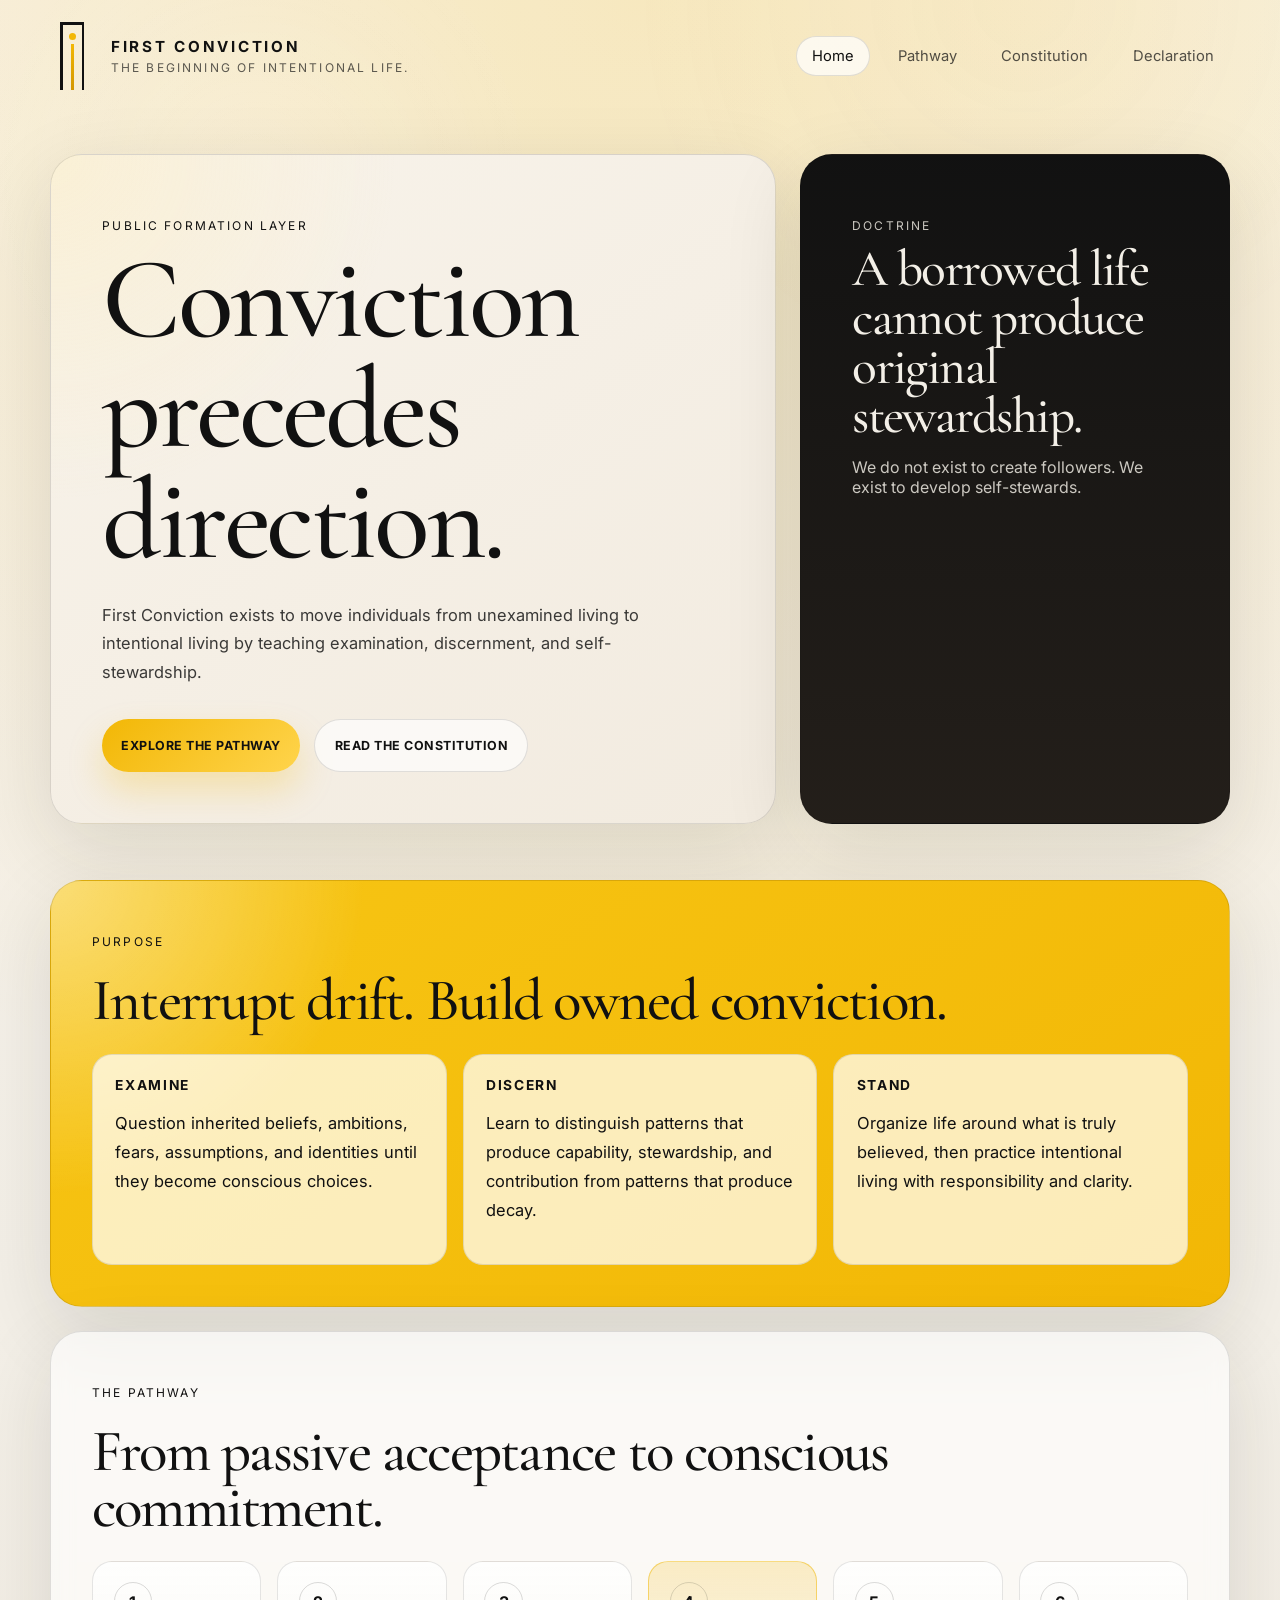
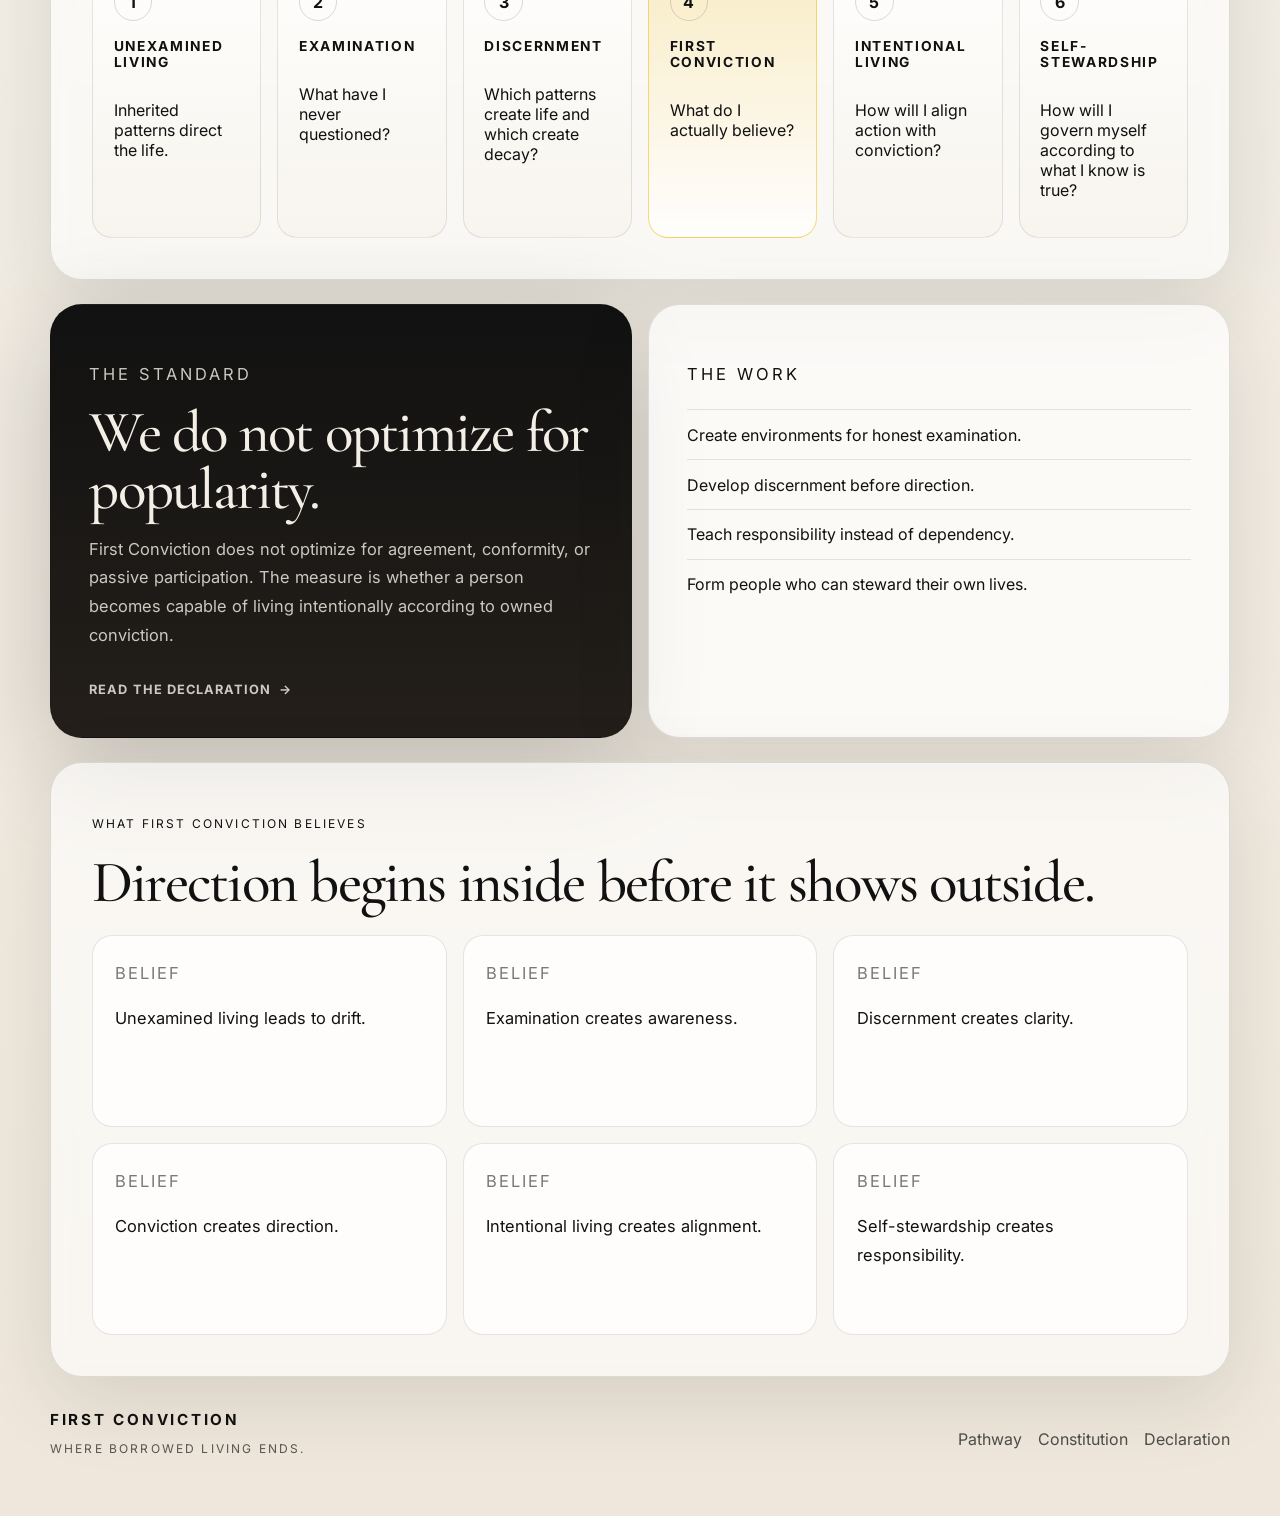
==== index.html @ e295a841 "Initial public site for First Conviction" ====
<!DOCTYPE html>
<html lang="en">
<head>
  <meta charset="UTF-8">
  <meta name="viewport" content="width=device-width, initial-scale=1.0">
  <title>First Conviction | The Beginning of Intentional Life</title>
  <meta name="description" content="First Conviction exists to move individuals from unexamined living to intentional living through examination, discernment, and self-stewardship.">
  <link rel="preconnect" href="https://fonts.googleapis.com">
  <link rel="preconnect" href="https://fonts.gstatic.com" crossorigin>
  <link href="https://fonts.googleapis.com/css2?family=Cormorant+Garamond:wght@400;500;600;700&family=Inter:wght@400;500;600;700;800&display=swap" rel="stylesheet">
  <link rel="icon" href="assets/brand-mark.svg" type="image/svg+xml">
  <link rel="stylesheet" href="styles.css">
</head>
<body data-page="home">
  <div class="site-shell">
    <header class="site-header">
      <a class="brand" href="index.html" aria-label="First Conviction home">
        <span class="brand-mark" aria-hidden="true">
          <span class="brand-mark__dot"></span>
          <span class="brand-mark__left"></span>
          <span class="brand-mark__center"></span>
          <span class="brand-mark__right"></span>
        </span>
        <span class="brand-copy">
          <strong>First Conviction</strong>
          <span>The beginning of intentional life.</span>
        </span>
      </a>
      <nav class="site-nav" aria-label="Primary">
        <a href="index.html">Home</a>
        <a href="pathway.html">Pathway</a>
        <a href="constitution.html">Constitution</a>
        <a href="declaration.html">Declaration</a>
      </nav>
    </header>

    <main>
      <section class="hero">
        <div class="hero__content reveal">
          <p class="eyebrow">Public Formation Layer</p>
          <h1>Conviction precedes direction.</h1>
          <p class="hero__lede">
            First Conviction exists to move individuals from unexamined living to intentional living by teaching examination, discernment, and self-stewardship.
          </p>
          <div class="hero__actions">
            <a class="button button--primary" href="pathway.html">Explore the Pathway</a>
            <a class="button button--ghost" href="constitution.html">Read the Constitution</a>
          </div>
        </div>
        <aside class="hero__panel reveal">
          <p class="eyebrow">Doctrine</p>
          <blockquote>
            A borrowed life cannot produce original stewardship.
          </blockquote>
          <p>
            We do not exist to create followers. We exist to develop self-stewards.
          </p>
        </aside>
      </section>

      <section class="section section--gold reveal">
        <div class="section-heading">
          <p class="eyebrow">Purpose</p>
          <h2>Interrupt drift. Build owned conviction.</h2>
        </div>
        <div class="principles-grid">
          <article class="principle-card">
            <h3>Examine</h3>
            <p>Question inherited beliefs, ambitions, fears, assumptions, and identities until they become conscious choices.</p>
          </article>
          <article class="principle-card">
            <h3>Discern</h3>
            <p>Learn to distinguish patterns that produce capability, stewardship, and contribution from patterns that produce decay.</p>
          </article>
          <article class="principle-card">
            <h3>Stand</h3>
            <p>Organize life around what is truly believed, then practice intentional living with responsibility and clarity.</p>
          </article>
        </div>
      </section>

      <section class="section reveal">
        <div class="section-heading">
          <p class="eyebrow">The Pathway</p>
          <h2>From passive acceptance to conscious commitment.</h2>
        </div>
        <div class="pathway-strip" aria-label="First Conviction pathway">
          <div class="path-step">
            <span class="path-step__number">1</span>
            <h3>Unexamined Living</h3>
            <p>Inherited patterns direct the life.</p>
          </div>
          <div class="path-step">
            <span class="path-step__number">2</span>
            <h3>Examination</h3>
            <p>What have I never questioned?</p>
          </div>
          <div class="path-step">
            <span class="path-step__number">3</span>
            <h3>Discernment</h3>
            <p>Which patterns create life and which create decay?</p>
          </div>
          <div class="path-step path-step--accent">
            <span class="path-step__number">4</span>
            <h3>First Conviction</h3>
            <p>What do I actually believe?</p>
          </div>
          <div class="path-step">
            <span class="path-step__number">5</span>
            <h3>Intentional Living</h3>
            <p>How will I align action with conviction?</p>
          </div>
          <div class="path-step">
            <span class="path-step__number">6</span>
            <h3>Self-Stewardship</h3>
            <p>How will I govern myself according to what I know is true?</p>
          </div>
        </div>
      </section>

      <section class="section split-section reveal">
        <div class="split-section__panel split-section__panel--dark">
          <p class="eyebrow">The Standard</p>
          <h2>We do not optimize for popularity.</h2>
          <p>
            First Conviction does not optimize for agreement, conformity, or passive participation. The measure is whether a person becomes capable of living intentionally according to owned conviction.
          </p>
          <a class="text-link" href="declaration.html">Read the declaration</a>
        </div>
        <div class="split-section__panel split-section__panel--light">
          <p class="eyebrow">The Work</p>
          <ul class="line-list">
            <li>Create environments for honest examination.</li>
            <li>Develop discernment before direction.</li>
            <li>Teach responsibility instead of dependency.</li>
            <li>Form people who can steward their own lives.</li>
          </ul>
        </div>
      </section>

      <section class="section reveal">
        <div class="section-heading">
          <p class="eyebrow">What First Conviction Believes</p>
          <h2>Direction begins inside before it shows outside.</h2>
        </div>
        <div class="quote-grid">
          <article class="quote-card">
            <p class="quote-card__label">Belief</p>
            <p>Unexamined living leads to drift.</p>
          </article>
          <article class="quote-card">
            <p class="quote-card__label">Belief</p>
            <p>Examination creates awareness.</p>
          </article>
          <article class="quote-card">
            <p class="quote-card__label">Belief</p>
            <p>Discernment creates clarity.</p>
          </article>
          <article class="quote-card">
            <p class="quote-card__label">Belief</p>
            <p>Conviction creates direction.</p>
          </article>
          <article class="quote-card">
            <p class="quote-card__label">Belief</p>
            <p>Intentional living creates alignment.</p>
          </article>
          <article class="quote-card">
            <p class="quote-card__label">Belief</p>
            <p>Self-stewardship creates responsibility.</p>
          </article>
        </div>
      </section>
    </main>

    <footer class="site-footer">
      <div>
        <strong>First Conviction</strong>
        <p>Where borrowed living ends.</p>
      </div>
      <div class="footer-links">
        <a href="pathway.html">Pathway</a>
        <a href="constitution.html">Constitution</a>
        <a href="declaration.html">Declaration</a>
      </div>
    </footer>
  </div>

  <script src="script.js"></script>
</body>
</html>
---- styles.css ----
:root {
  --conviction-black: #111111;
  --threshold-ivory: #f3efe7;
  --first-yellow: #f2b705;
  --first-yellow-deep: #d39600;
  --ash-grey: #74706a;
  --clay-brown: #7a5e43;
  --midnight-brown: #241f1a;
  --paper: #fbf7f0;
  --border-soft: rgba(17, 17, 17, 0.12);
  --shadow-soft: 0 24px 80px rgba(36, 31, 26, 0.12);
  --shadow-deep: 0 28px 100px rgba(17, 17, 17, 0.22);
  --max-width: 1180px;
  --radius-large: 32px;
  --radius-medium: 20px;
}

*,
*::before,
*::after {
  box-sizing: border-box;
}

html {
  scroll-behavior: smooth;
}

body {
  margin: 0;
  font-family: "Inter", sans-serif;
  color: var(--conviction-black);
  background:
    radial-gradient(circle at top, rgba(242, 183, 5, 0.2), transparent 38%),
    linear-gradient(180deg, #f8f3ea 0%, #f3efe7 42%, #efe7db 100%);
}

body::before {
  content: "";
  position: fixed;
  inset: 0;
  background-image:
    linear-gradient(rgba(255, 255, 255, 0.08), rgba(255, 255, 255, 0.08)),
    radial-gradient(circle at 20% 20%, rgba(255, 255, 255, 0.2), transparent 22%),
    radial-gradient(circle at 80% 0%, rgba(242, 183, 5, 0.08), transparent 30%);
  pointer-events: none;
  opacity: 0.6;
}

a {
  color: inherit;
  text-decoration: none;
}

img {
  max-width: 100%;
  display: block;
}

.site-shell {
  position: relative;
  z-index: 1;
  min-height: 100vh;
}

.site-header,
.site-footer,
.section,
.hero,
.page-hero {
  width: min(var(--max-width), calc(100% - 2rem));
  margin-inline: auto;
}

.site-header {
  display: flex;
  align-items: center;
  justify-content: space-between;
  gap: 1.5rem;
  padding: 1.4rem 0 1rem;
}

.brand {
  display: inline-flex;
  align-items: center;
  gap: 1rem;
}

.brand-copy {
  display: grid;
  gap: 0.25rem;
}

.brand-copy strong,
.site-footer strong {
  font-size: 0.95rem;
  letter-spacing: 0.18em;
  text-transform: uppercase;
}

.brand-copy span,
.site-footer p,
.eyebrow {
  letter-spacing: 0.18em;
  text-transform: uppercase;
  font-size: 0.75rem;
}

.brand-copy span,
.site-footer p {
  color: rgba(17, 17, 17, 0.68);
}

.brand-mark {
  position: relative;
  width: 2.8rem;
  height: 4.2rem;
  display: inline-block;
}

.brand-mark__dot,
.brand-mark__left,
.brand-mark__center,
.brand-mark__right {
  position: absolute;
  display: block;
}

.brand-mark__dot {
  top: 0.65rem;
  left: 50%;
  width: 0.42rem;
  height: 0.42rem;
  margin-left: -0.21rem;
  border-radius: 999px;
  background: var(--first-yellow);
}

.brand-mark__left,
.brand-mark__right {
  top: 0;
  width: 0.18rem;
  height: 100%;
  background: var(--conviction-black);
}

.brand-mark__left {
  left: 0.65rem;
}

.brand-mark__right {
  right: 0.65rem;
}

.brand-mark__center {
  top: 1.35rem;
  left: 50%;
  width: 0.18rem;
  height: calc(100% - 1.35rem);
  margin-left: -0.09rem;
  background: linear-gradient(180deg, var(--first-yellow), var(--first-yellow-deep));
}

.site-header .brand-mark::before,
.site-header .brand-mark::after {
  content: "";
  position: absolute;
  top: 0;
  width: 1rem;
  height: 0.18rem;
  background: var(--conviction-black);
}

.site-header .brand-mark::before {
  left: 0.65rem;
}

.site-header .brand-mark::after {
  right: 0.65rem;
}

.site-nav {
  display: flex;
  flex-wrap: wrap;
  justify-content: flex-end;
  gap: 0.75rem;
}

.site-nav a {
  padding: 0.65rem 0.95rem;
  border: 1px solid transparent;
  border-radius: 999px;
  font-size: 0.92rem;
  color: rgba(17, 17, 17, 0.72);
  transition: background-color 180ms ease, border-color 180ms ease, color 180ms ease;
}

.site-nav a:hover,
.site-nav a[aria-current="page"] {
  color: var(--conviction-black);
  border-color: rgba(17, 17, 17, 0.12);
  background: rgba(255, 255, 255, 0.72);
}

.hero {
  display: grid;
  grid-template-columns: 1.35fr minmax(280px, 0.8fr);
  gap: 1.5rem;
  padding: 3rem 0 2rem;
}

.hero__content,
.hero__panel,
.page-hero,
.section,
.split-section__panel,
.quote-panel,
.constitution-block,
.constitution-card,
.manifesto-card,
.timeline__item {
  border: 1px solid var(--border-soft);
  box-shadow: var(--shadow-soft);
}

.hero__content,
.hero__panel {
  border-radius: var(--radius-large);
  padding: clamp(2rem, 4vw, 4rem);
}

.hero__content {
  background:
    radial-gradient(circle at top left, rgba(255, 234, 170, 0.32), transparent 35%),
    linear-gradient(145deg, #f8f3ea 0%, #f2ebe0 100%);
}

.hero__panel {
  align-self: stretch;
  background:
    linear-gradient(180deg, rgba(17, 17, 17, 0.96), rgba(36, 31, 26, 0.96)),
    var(--conviction-black);
  color: var(--threshold-ivory);
}

.hero h1,
.page-hero h1,
.section-heading h2,
.split-section h2,
.constitution-block h2,
.constitution-card h2,
.manifesto__intro h2,
.timeline h2,
.quote-panel blockquote,
.hero__panel blockquote {
  font-family: "Cormorant Garamond", serif;
  font-weight: 500;
  line-height: 0.96;
  letter-spacing: -0.03em;
  margin: 0;
}

.hero h1 {
  font-size: clamp(3.7rem, 9vw, 7.3rem);
  max-width: 10ch;
}

.hero__lede,
.page-hero__lede,
.principle-card p,
.split-section p,
.constitution-card p,
.constitution-block p,
.manifesto-card p,
.timeline p,
.quote-card p,
.quote-panel {
  font-size: 1.03rem;
  line-height: 1.75;
}

.hero__lede {
  max-width: 54ch;
  margin: 1.5rem 0 0;
  color: rgba(17, 17, 17, 0.82);
}

.hero__actions {
  display: flex;
  flex-wrap: wrap;
  gap: 0.9rem;
  margin-top: 2rem;
}

.button,
.text-link {
  transition: transform 180ms ease, box-shadow 180ms ease, background-color 180ms ease;
}

.button {
  display: inline-flex;
  align-items: center;
  justify-content: center;
  min-height: 3.3rem;
  padding: 0.9rem 1.2rem;
  border-radius: 999px;
  font-weight: 700;
  letter-spacing: 0.04em;
  text-transform: uppercase;
  font-size: 0.78rem;
}

.button:hover,
.text-link:hover {
  transform: translateY(-2px);
}

.button--primary {
  background: linear-gradient(135deg, var(--first-yellow), #ffd44c);
  color: var(--conviction-black);
  box-shadow: 0 18px 35px rgba(242, 183, 5, 0.25);
}

.button--ghost {
  border: 1px solid rgba(17, 17, 17, 0.12);
  background: rgba(255, 255, 255, 0.66);
}

.hero__panel blockquote,
.quote-panel blockquote {
  font-size: clamp(2rem, 4vw, 3.5rem);
}

.hero__panel p {
  color: rgba(243, 239, 231, 0.82);
}

.section,
.page-hero {
  margin-top: 1.5rem;
  border-radius: var(--radius-large);
  padding: clamp(1.8rem, 3.2vw, 3.2rem);
  background: rgba(255, 255, 255, 0.62);
  backdrop-filter: blur(10px);
}

.page-hero {
  padding-top: clamp(2.5rem, 4vw, 4rem);
  padding-bottom: clamp(2.5rem, 4vw, 4rem);
}

.page-hero--dark {
  background:
    linear-gradient(180deg, rgba(17, 17, 17, 0.94), rgba(36, 31, 26, 0.96)),
    var(--conviction-black);
  color: var(--threshold-ivory);
  box-shadow: var(--shadow-deep);
}

.page-hero--dark .page-hero__lede,
.page-hero--dark .eyebrow {
  color: rgba(243, 239, 231, 0.78);
}

.page-hero--gold {
  background:
    radial-gradient(circle at top right, rgba(255, 255, 255, 0.5), transparent 28%),
    linear-gradient(145deg, #f7c514, var(--first-yellow));
}

.page-hero--light {
  background:
    radial-gradient(circle at top left, rgba(242, 183, 5, 0.2), transparent 24%),
    linear-gradient(145deg, rgba(255, 255, 255, 0.88), rgba(243, 239, 231, 0.88));
}

.page-hero h1 {
  font-size: clamp(3rem, 7vw, 5.8rem);
  max-width: 12ch;
}

.page-hero__lede {
  max-width: 62ch;
  margin-top: 1rem;
}

.section--gold {
  background:
    radial-gradient(circle at top left, rgba(255, 255, 255, 0.42), transparent 25%),
    linear-gradient(145deg, #f7c514, var(--first-yellow));
}

.section-heading {
  display: grid;
  gap: 0.75rem;
  margin-bottom: 1.5rem;
}

.section-heading h2,
.split-section h2,
.constitution-block h2,
.constitution-card h2,
.manifesto__intro h2,
.timeline h2 {
  font-size: clamp(2.2rem, 4.6vw, 4rem);
}

.principles-grid,
.quote-grid,
.constitution-grid,
.manifesto__beliefs {
  display: grid;
  gap: 1rem;
}

.principles-grid,
.quote-grid,
.manifesto__beliefs {
  grid-template-columns: repeat(3, minmax(0, 1fr));
}

.principle-card,
.quote-card,
.manifesto-card {
  border-radius: var(--radius-medium);
  padding: 1.4rem;
  background: rgba(255, 255, 255, 0.72);
  border: 1px solid rgba(17, 17, 17, 0.1);
}

.principle-card h3,
.path-step h3,
.quote-card__label,
.manifesto-card h3 {
  margin-top: 0;
  letter-spacing: 0.12em;
  text-transform: uppercase;
  font-size: 0.86rem;
}

.pathway-strip {
  display: grid;
  grid-template-columns: repeat(6, minmax(0, 1fr));
  gap: 1rem;
}

.path-step {
  position: relative;
  min-height: 16rem;
  padding: 1.3rem;
  border-radius: var(--radius-medium);
  background: linear-gradient(180deg, rgba(255, 255, 255, 0.72), rgba(247, 243, 236, 0.84));
  border: 1px solid rgba(17, 17, 17, 0.1);
  display: grid;
  align-content: start;
}

.path-step--accent {
  background: linear-gradient(180deg, rgba(242, 183, 5, 0.2), rgba(255, 255, 255, 0.8));
  border-color: rgba(242, 183, 5, 0.5);
}

.path-step__number,
.timeline__number {
  display: inline-flex;
  align-items: center;
  justify-content: center;
  width: 2.4rem;
  height: 2.4rem;
  border-radius: 999px;
  border: 1px solid rgba(17, 17, 17, 0.15);
  margin-bottom: 1.1rem;
  font-weight: 700;
}

.split-section {
  display: grid;
  grid-template-columns: repeat(2, minmax(0, 1fr));
  gap: 1rem;
  background: transparent;
  border: 0;
  box-shadow: none;
  padding: 0;
}

.split-section__panel {
  border-radius: var(--radius-large);
  padding: clamp(1.8rem, 3vw, 3rem);
}

.split-section__panel--dark {
  background:
    linear-gradient(180deg, rgba(17, 17, 17, 0.95), rgba(36, 31, 26, 0.96)),
    var(--conviction-black);
  color: var(--threshold-ivory);
  box-shadow: var(--shadow-deep);
}

.split-section__panel--dark p,
.split-section__panel--dark .eyebrow,
.split-section__panel--dark li,
.split-section__panel--dark .text-link {
  color: rgba(243, 239, 231, 0.82);
}

.split-section__panel--light {
  background: rgba(255, 255, 255, 0.72);
}

.line-list {
  list-style: none;
  padding: 0;
  margin: 1.3rem 0 0;
  display: grid;
  gap: 0.9rem;
}

.line-list li {
  padding-top: 0.9rem;
  border-top: 1px solid rgba(17, 17, 17, 0.1);
}

.text-link {
  display: inline-flex;
  align-items: center;
  gap: 0.5rem;
  margin-top: 1rem;
  font-weight: 700;
  text-transform: uppercase;
  letter-spacing: 0.08em;
  font-size: 0.8rem;
}

.text-link::after {
  content: "\2192";
}

.quote-grid {
  grid-template-columns: repeat(3, minmax(0, 1fr));
}

.quote-card {
  min-height: 12rem;
}

.quote-card__label {
  color: rgba(17, 17, 17, 0.56);
}

.timeline {
  display: grid;
  gap: 1rem;
}

.timeline__item {
  display: grid;
  grid-template-columns: auto 1fr;
  gap: 1.2rem;
  align-items: start;
  border-radius: var(--radius-medium);
  padding: 1.5rem;
  background: rgba(255, 255, 255, 0.72);
}

.timeline__item--accent {
  background:
    linear-gradient(180deg, rgba(242, 183, 5, 0.16), rgba(255, 255, 255, 0.82));
}

.timeline__item .prompt {
  margin-bottom: 0;
  color: var(--clay-brown);
  font-weight: 600;
}

.constitution-grid {
  grid-template-columns: repeat(2, minmax(0, 1fr));
}

.constitution-card,
.constitution-block {
  border-radius: var(--radius-large);
  background: rgba(255, 255, 255, 0.72);
}

.constitution-card {
  padding: 1.7rem;
}

.constitution-card--accent {
  background: linear-gradient(180deg, rgba(242, 183, 5, 0.18), rgba(255, 255, 255, 0.8));
}

.constitution-block {
  padding: clamp(1.9rem, 3vw, 3rem);
}

.constitution-block--compact {
  max-width: 880px;
}

.declaration-lines {
  display: grid;
  gap: 0.35rem;
}

.declaration-lines p {
  margin: 0;
}

.manifesto {
  display: grid;
  gap: 1.5rem;
}

.manifesto__intro {
  max-width: 64ch;
}

.quote-panel {
  display: grid;
  gap: 1.5rem;
  border-radius: var(--radius-large);
  padding: clamp(2rem, 3vw, 3rem);
  background: linear-gradient(145deg, rgba(255, 255, 255, 0.86), rgba(247, 243, 236, 0.9));
}

.site-footer {
  display: flex;
  justify-content: space-between;
  align-items: center;
  gap: 1rem;
  padding: 2rem 0 3rem;
}

.footer-links {
  display: flex;
  flex-wrap: wrap;
  gap: 1rem;
}

.footer-links a {
  color: rgba(17, 17, 17, 0.72);
}

.reveal {
  opacity: 0;
  transform: translateY(24px);
  transition: opacity 700ms ease, transform 700ms ease;
}

.reveal.is-visible {
  opacity: 1;
  transform: translateY(0);
}

@media (max-width: 1080px) {
  .hero,
  .split-section,
  .principles-grid,
  .quote-grid,
  .constitution-grid,
  .manifesto__beliefs {
    grid-template-columns: 1fr;
  }

  .pathway-strip {
    grid-template-columns: repeat(2, minmax(0, 1fr));
  }
}

@media (max-width: 760px) {
  .site-header,
  .site-footer {
    flex-direction: column;
    align-items: flex-start;
  }

  .site-nav {
    justify-content: flex-start;
  }

  .hero {
    grid-template-columns: 1fr;
    padding-top: 1.5rem;
  }

  .hero h1,
  .page-hero h1,
  .section-heading h2,
  .split-section h2,
  .constitution-block h2,
  .constitution-card h2,
  .manifesto__intro h2,
  .timeline h2,
  .hero__panel blockquote,
  .quote-panel blockquote {
    line-height: 1.02;
  }

  .pathway-strip,
  .constitution-grid {
    grid-template-columns: 1fr;
  }

  .timeline__item {
    grid-template-columns: 1fr;
  }
}

@media (prefers-reduced-motion: reduce) {
  html {
    scroll-behavior: auto;
  }

  .reveal,
  .button,
  .text-link,
  .site-nav a {
    transition: none;
  }

  .reveal {
    opacity: 1;
    transform: none;
  }
}
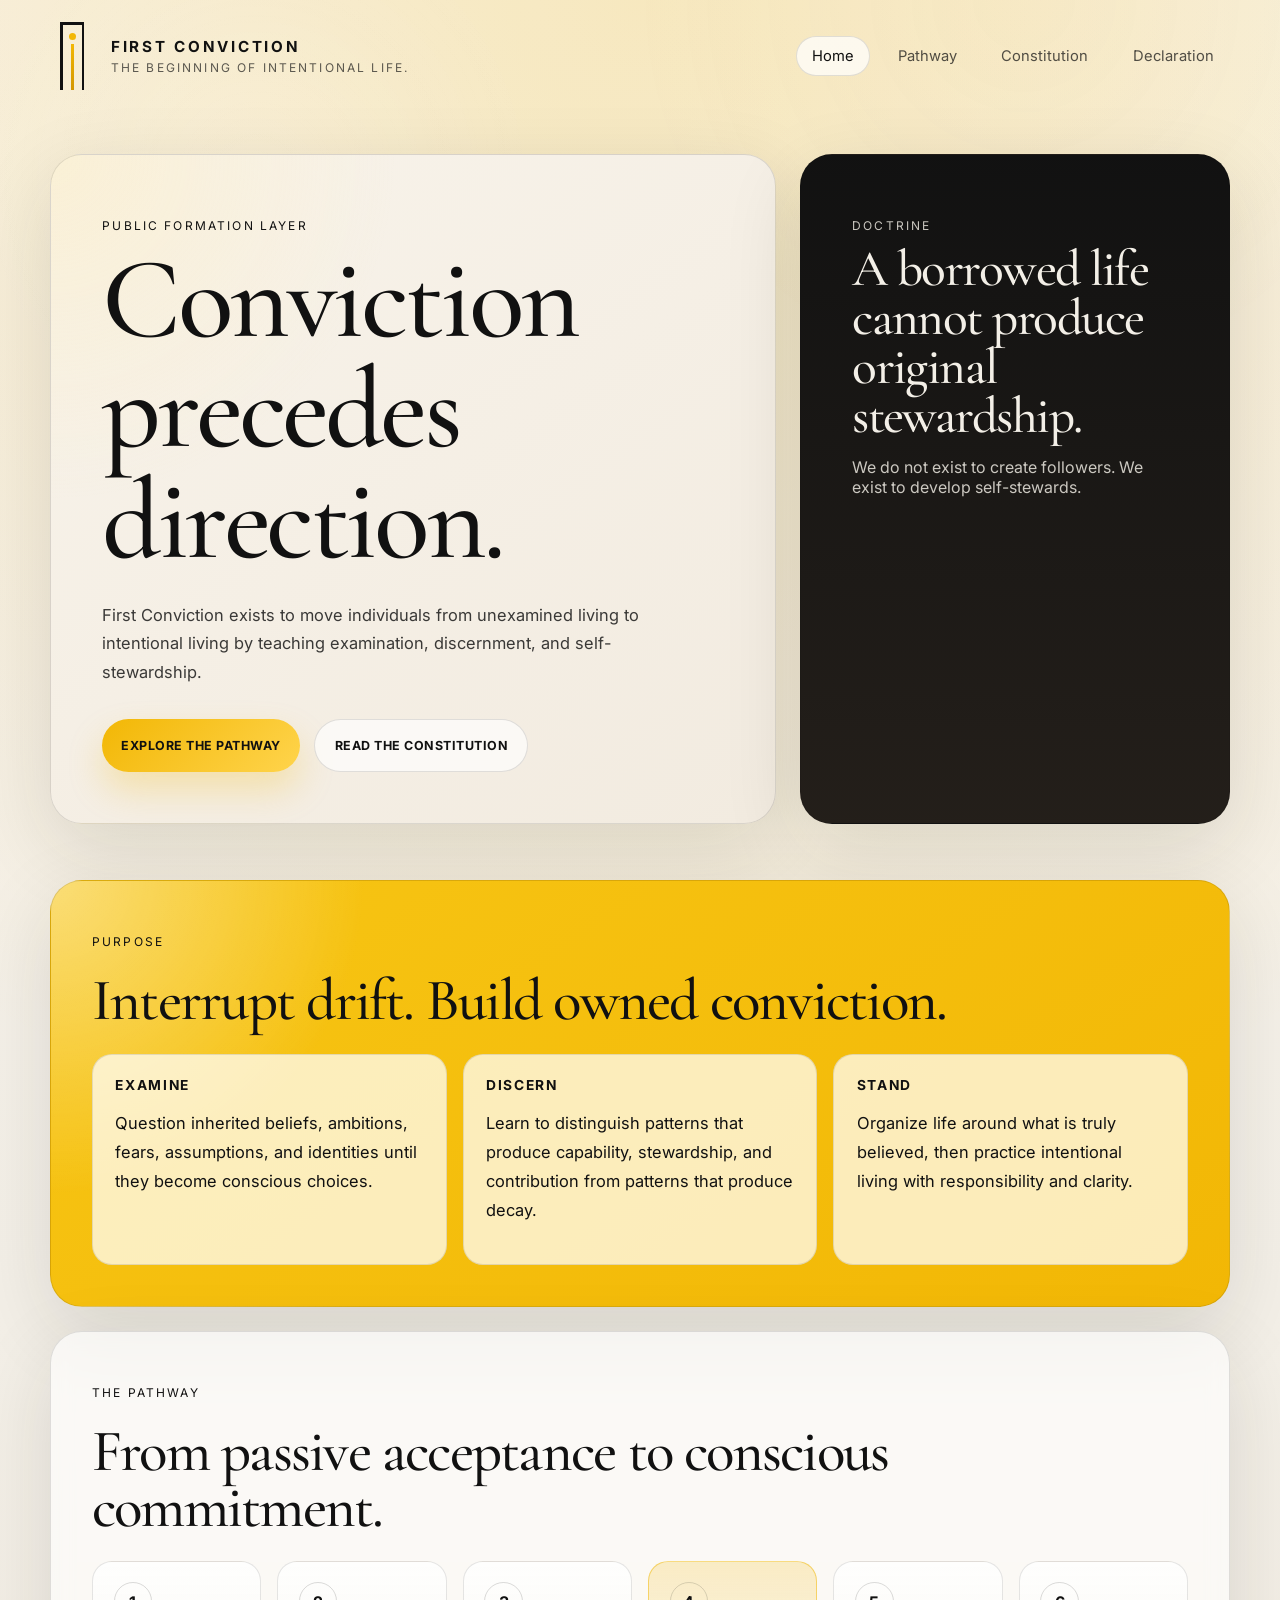
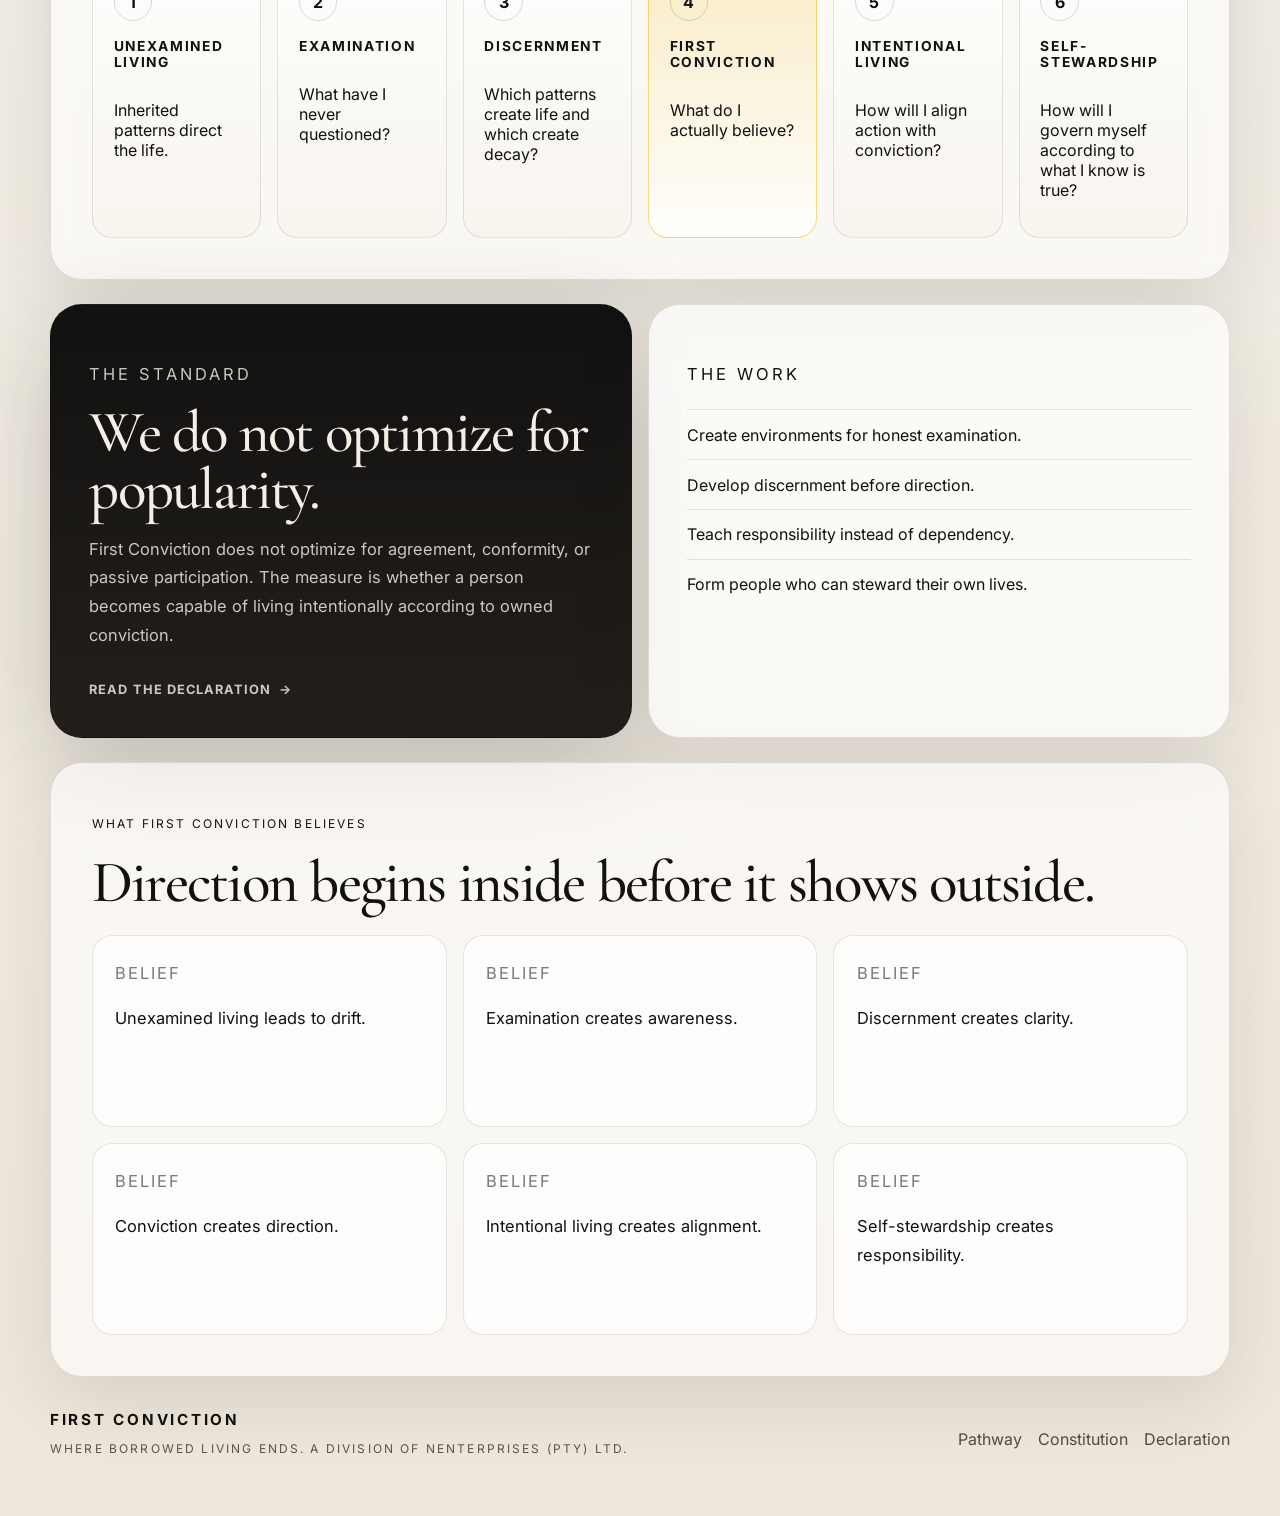
==== commit dfc6da2e: "Add Nenterprises footer attribution" ====
--- a/index.html
+++ b/index.html
@@ -175,7 +175,7 @@
     <footer class="site-footer">
       <div>
         <strong>First Conviction</strong>
-        <p>Where borrowed living ends.</p>
+        <p>Where borrowed living ends. A division of Nenterprises (Pty) Ltd.</p>
       </div>
       <div class="footer-links">
         <a href="pathway.html">Pathway</a>
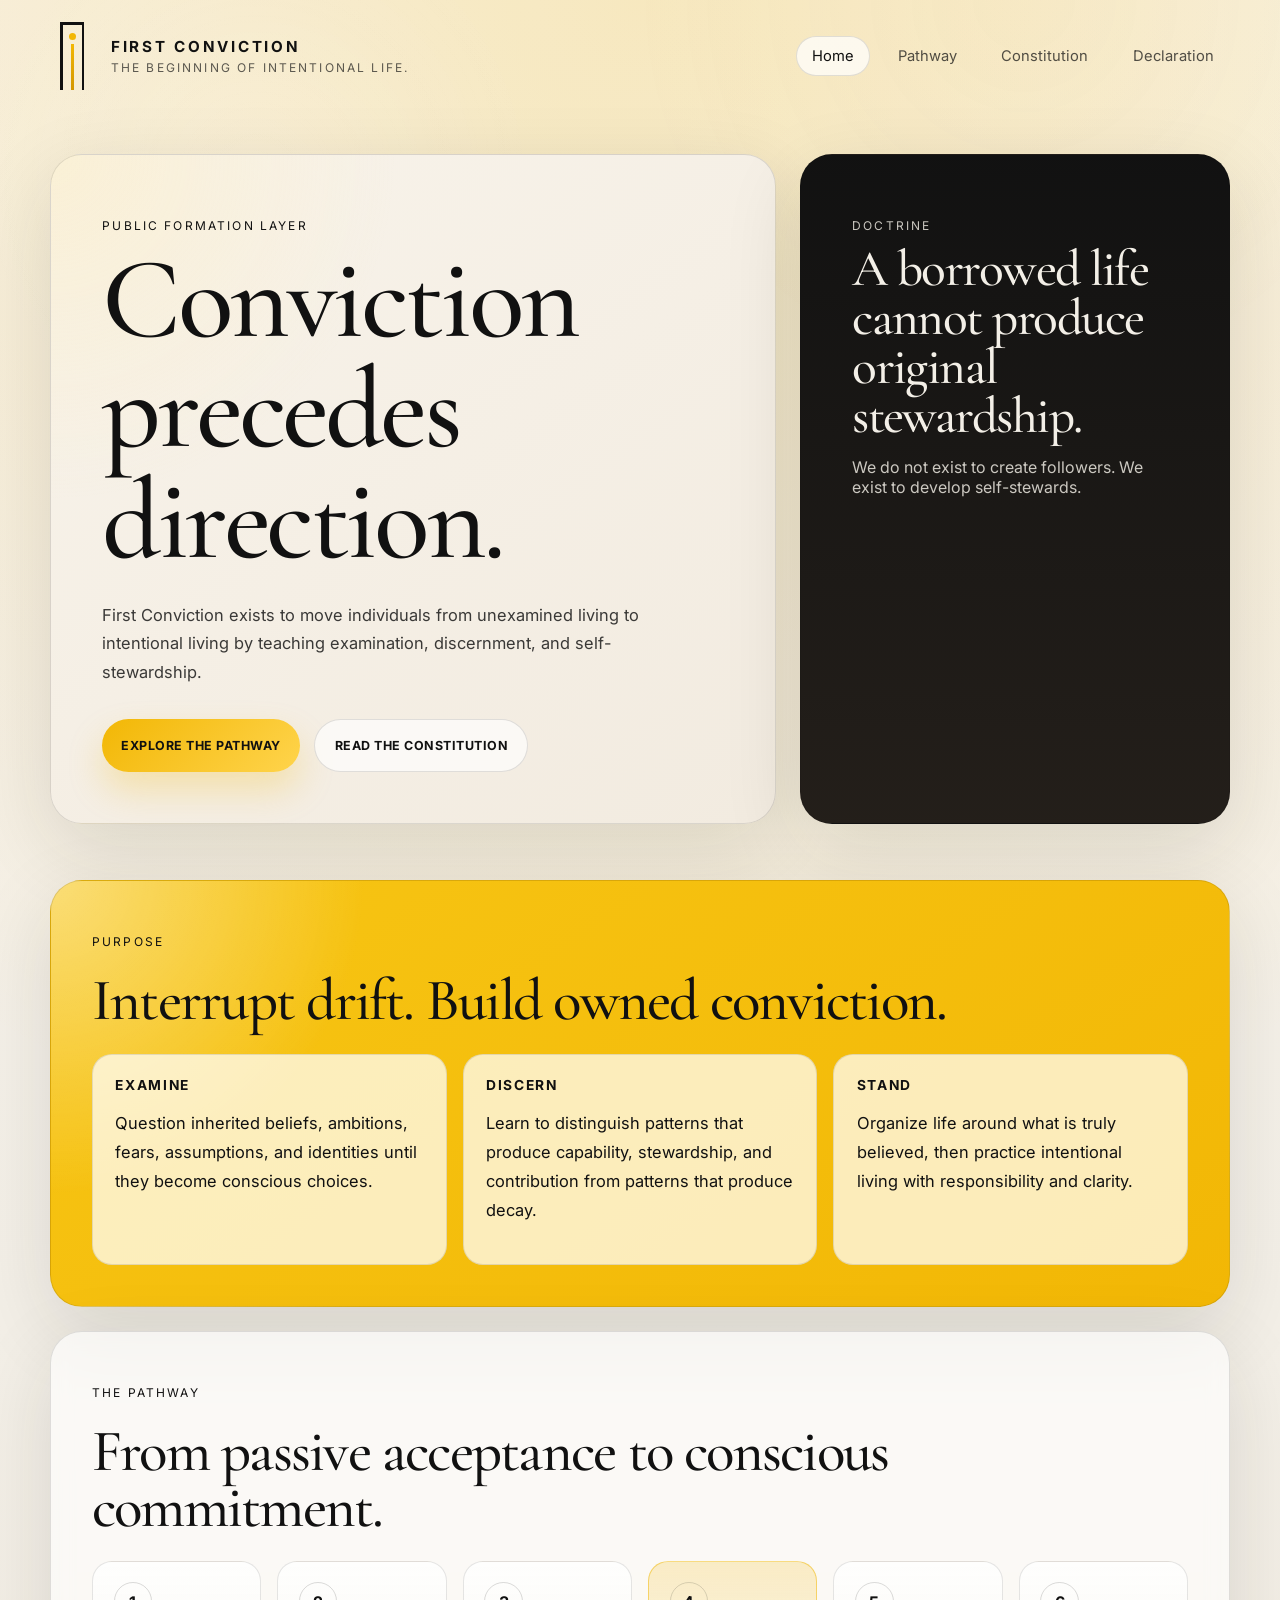
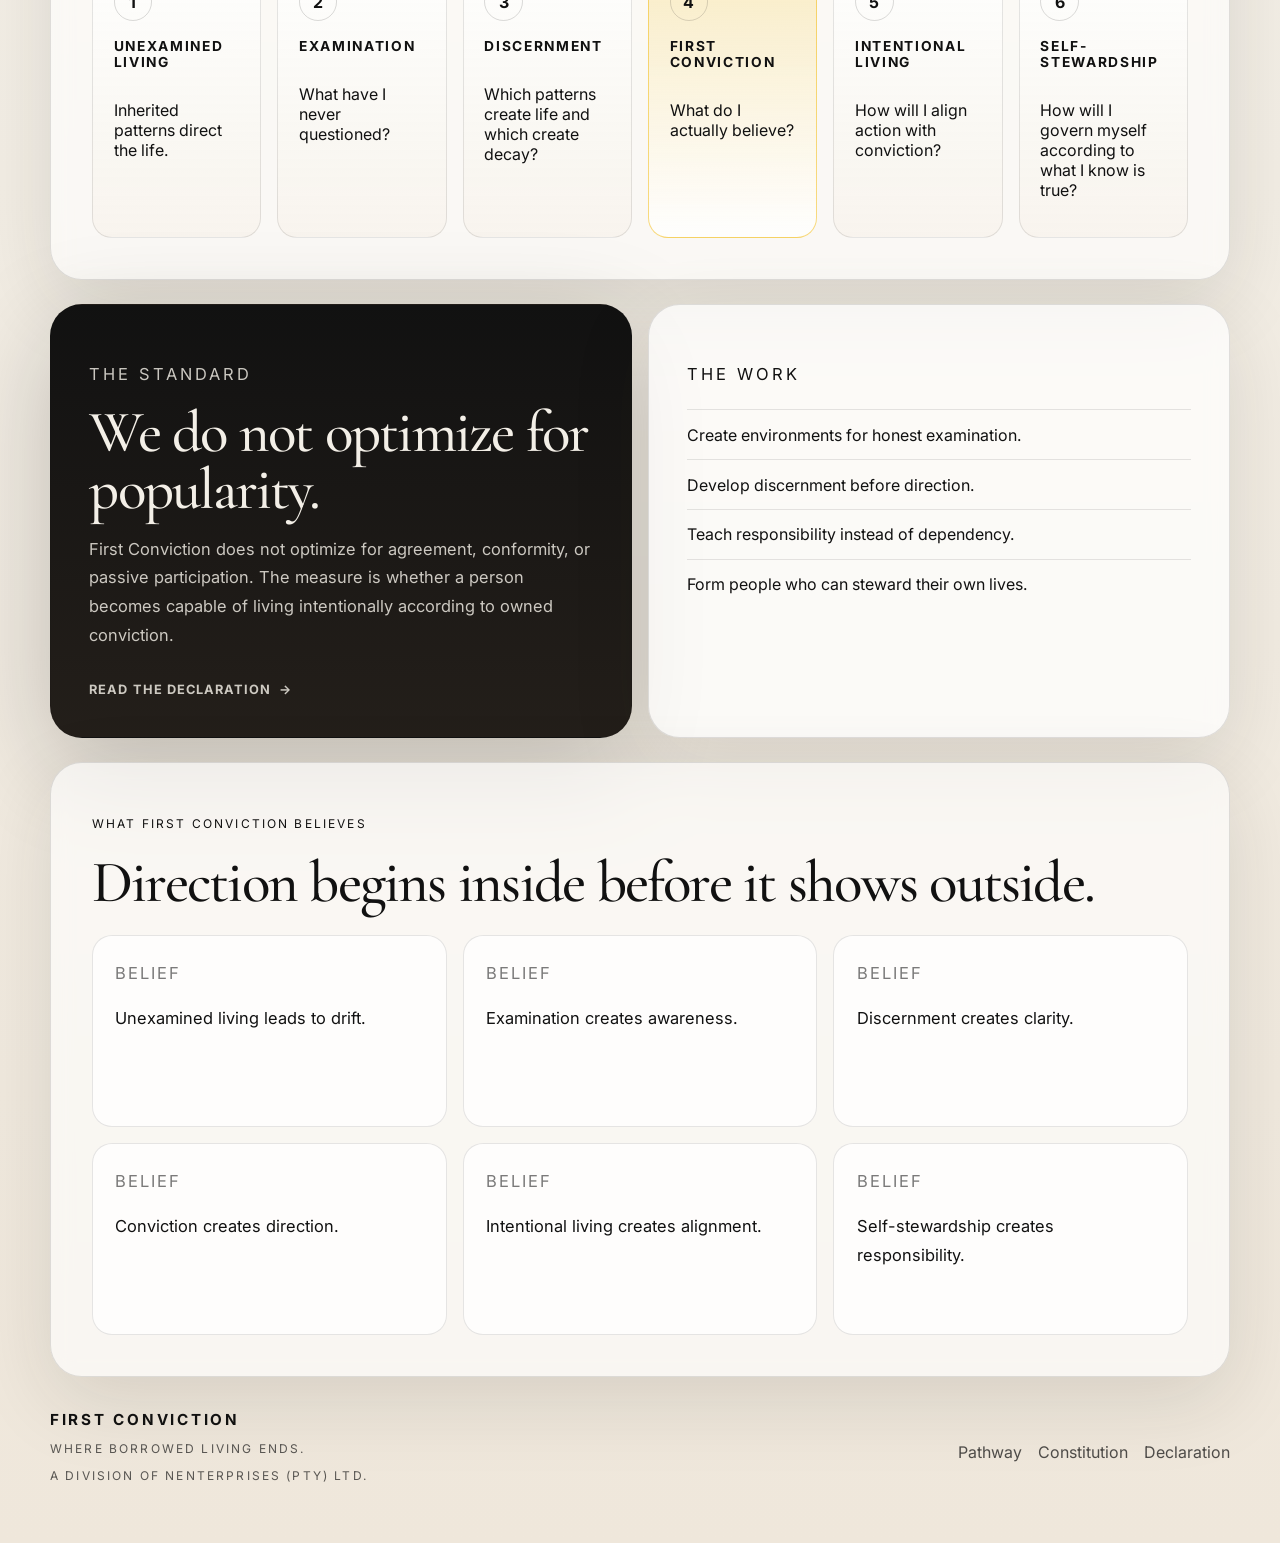
==== commit 08c37e08: "Refine footer attribution layout" ====
--- a/index.html
+++ b/index.html
@@ -175,7 +175,8 @@
     <footer class="site-footer">
       <div>
         <strong>First Conviction</strong>
-        <p>Where borrowed living ends. A division of Nenterprises (Pty) Ltd.</p>
+        <p>Where borrowed living ends.</p>
+        <p class="footer-attribution">A division of Nenterprises (Pty) Ltd.</p>
       </div>
       <div class="footer-links">
         <a href="pathway.html">Pathway</a>
--- a/styles.css
+++ b/styles.css
@@ -642,6 +642,14 @@
   color: rgba(17, 17, 17, 0.72);
 }
 
+.footer-attribution {
+  margin-top: 0.35rem;
+  font-size: 0.8rem;
+  letter-spacing: 0.01em;
+  text-transform: none;
+  white-space: nowrap;
+}
+
 .reveal {
   opacity: 0;
   transform: translateY(24px);
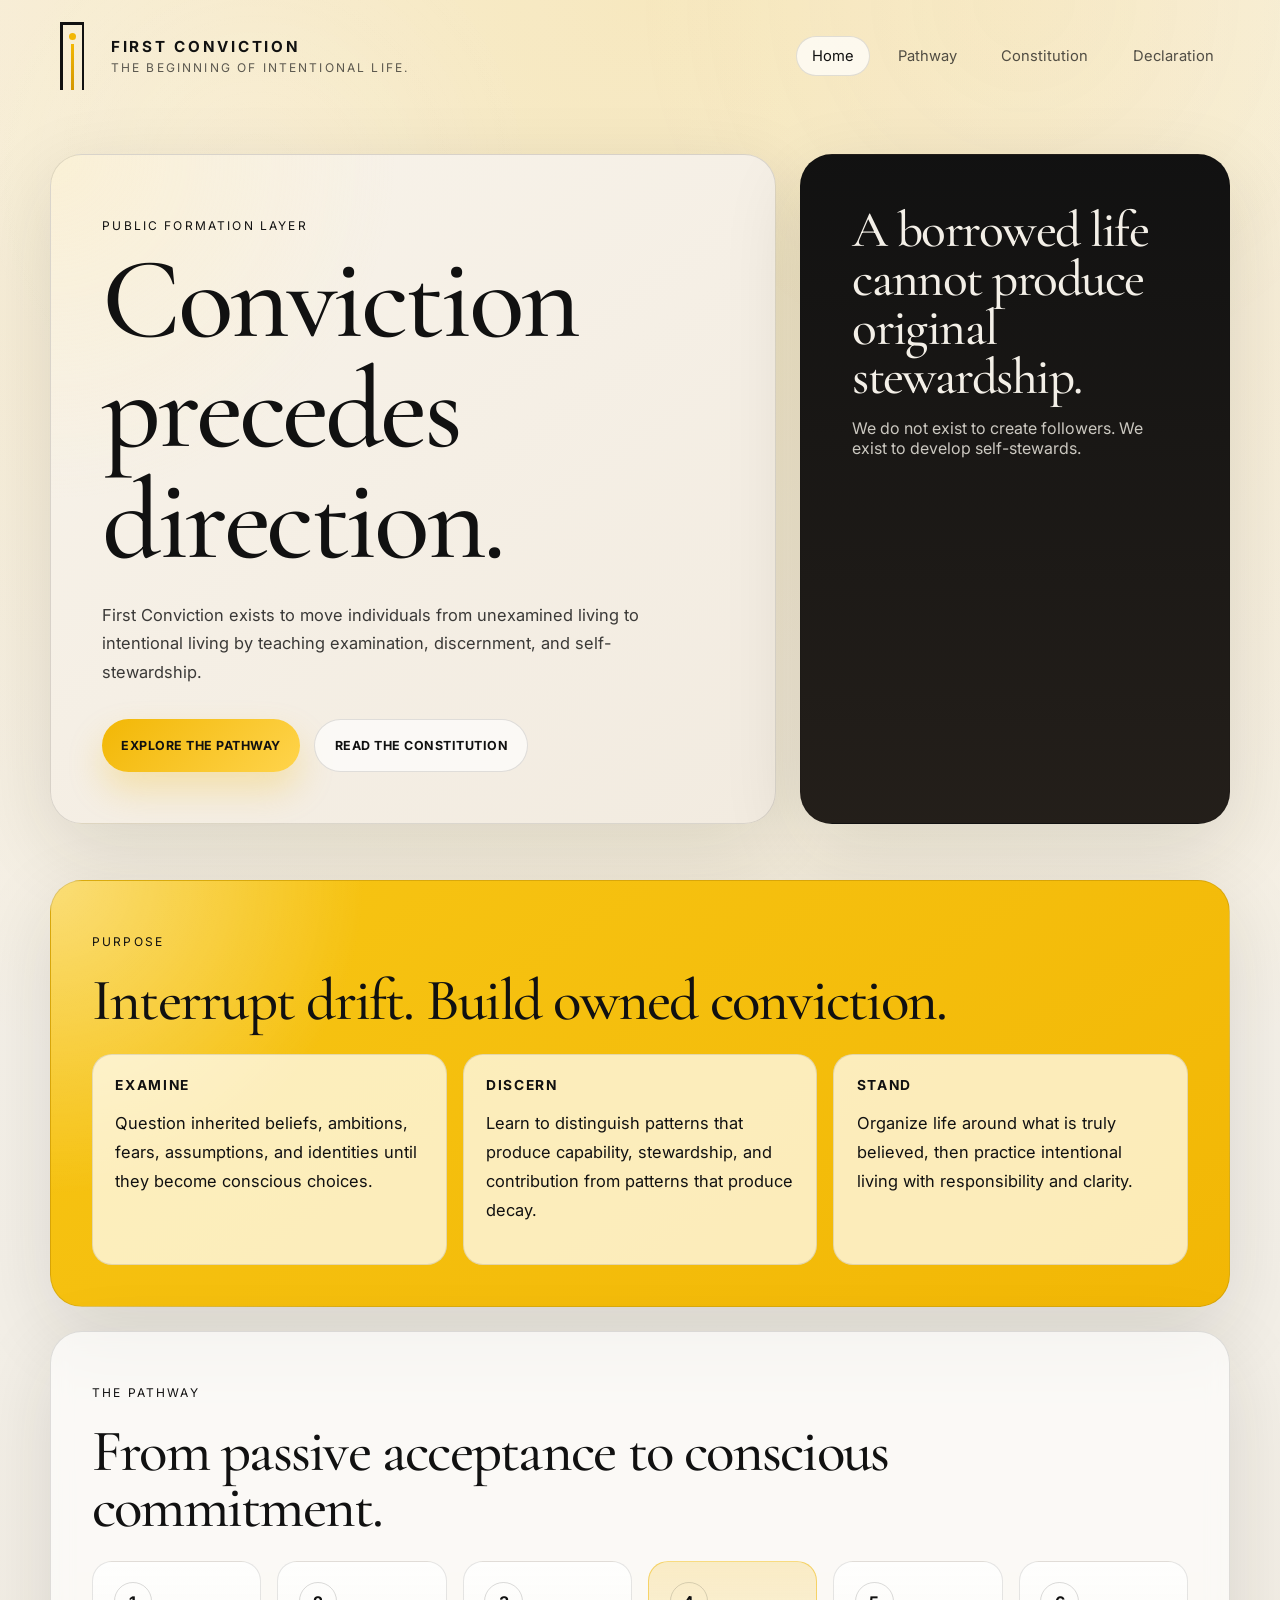
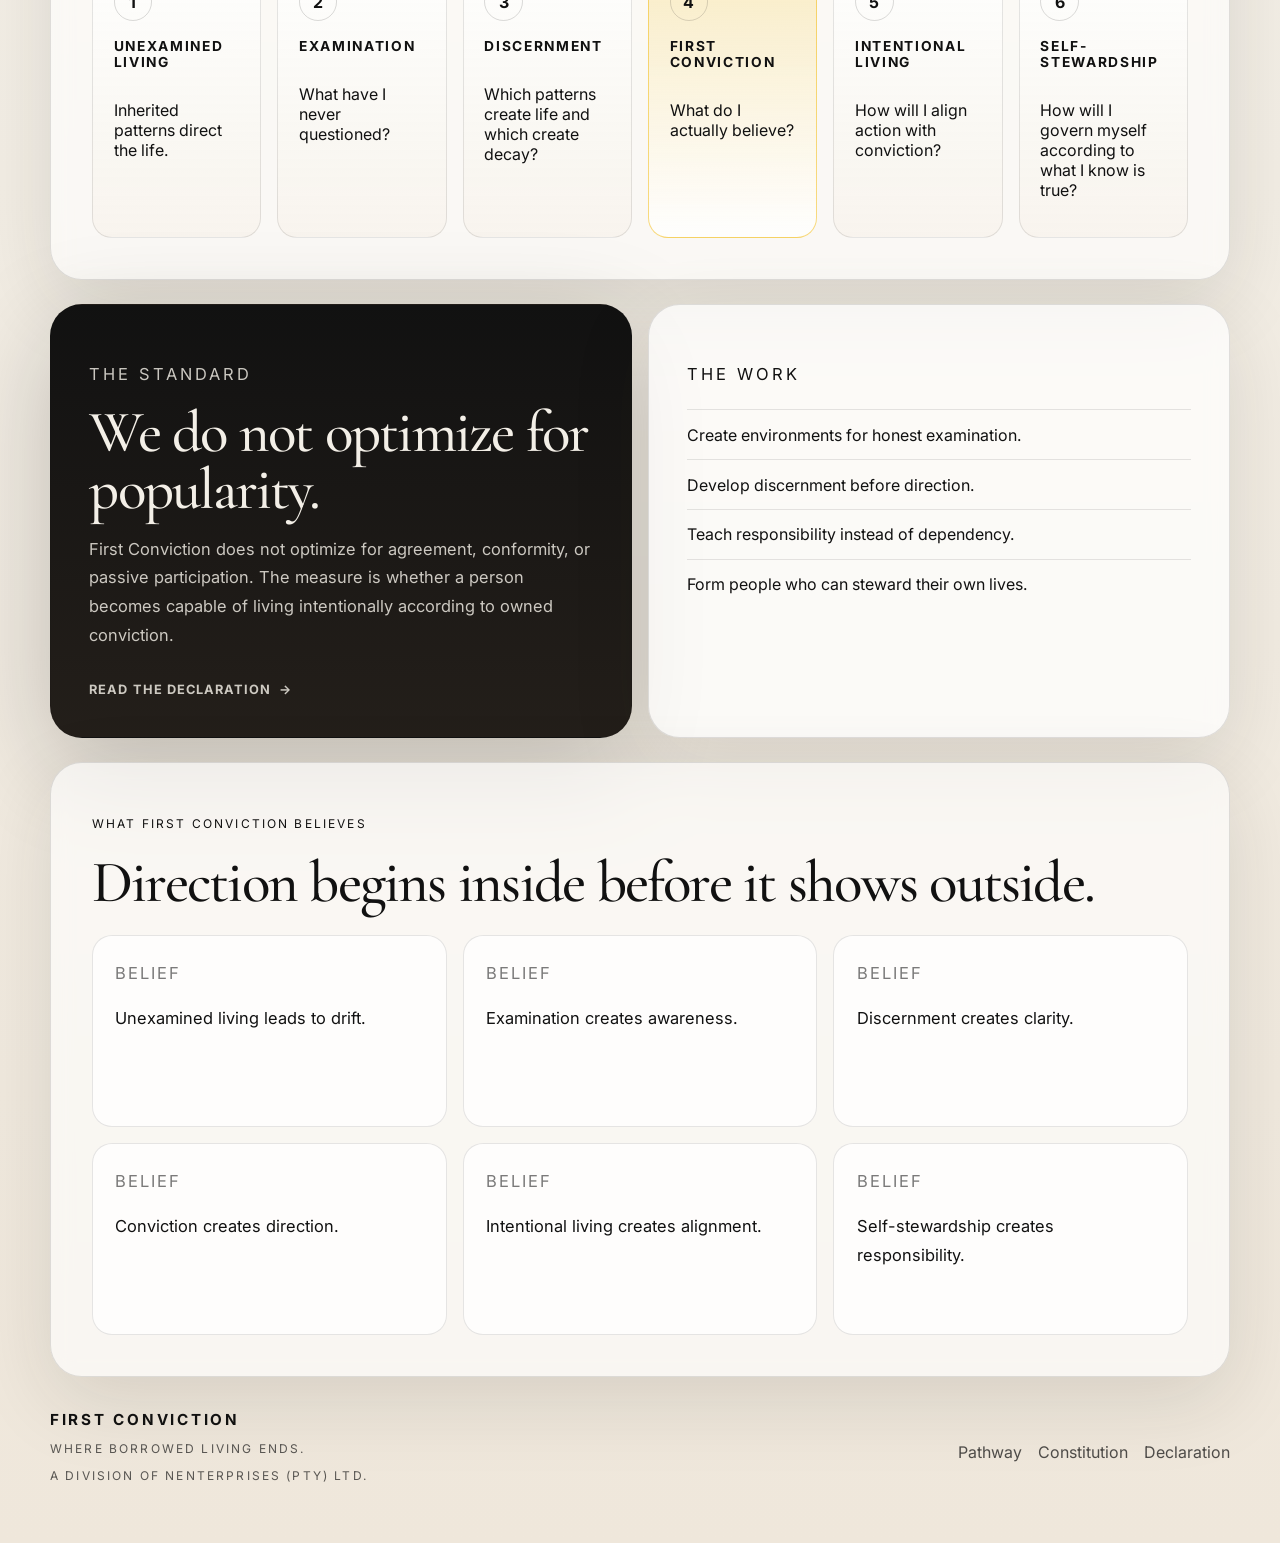
==== commit 2bde0a7f: "Remove Doctrine label from homepage" ====
--- a/index.html
+++ b/index.html
@@ -48,7 +48,6 @@
           </div>
         </div>
         <aside class="hero__panel reveal">
-          <p class="eyebrow">Doctrine</p>
           <blockquote>
             A borrowed life cannot produce original stewardship.
           </blockquote>
--- a/styles.css
+++ b/styles.css
@@ -647,7 +647,7 @@
   font-size: 0.8rem;
   letter-spacing: 0.01em;
   text-transform: none;
-  white-space: nowrap;
+  overflow-wrap: anywhere;
 }
 
 .reveal {
